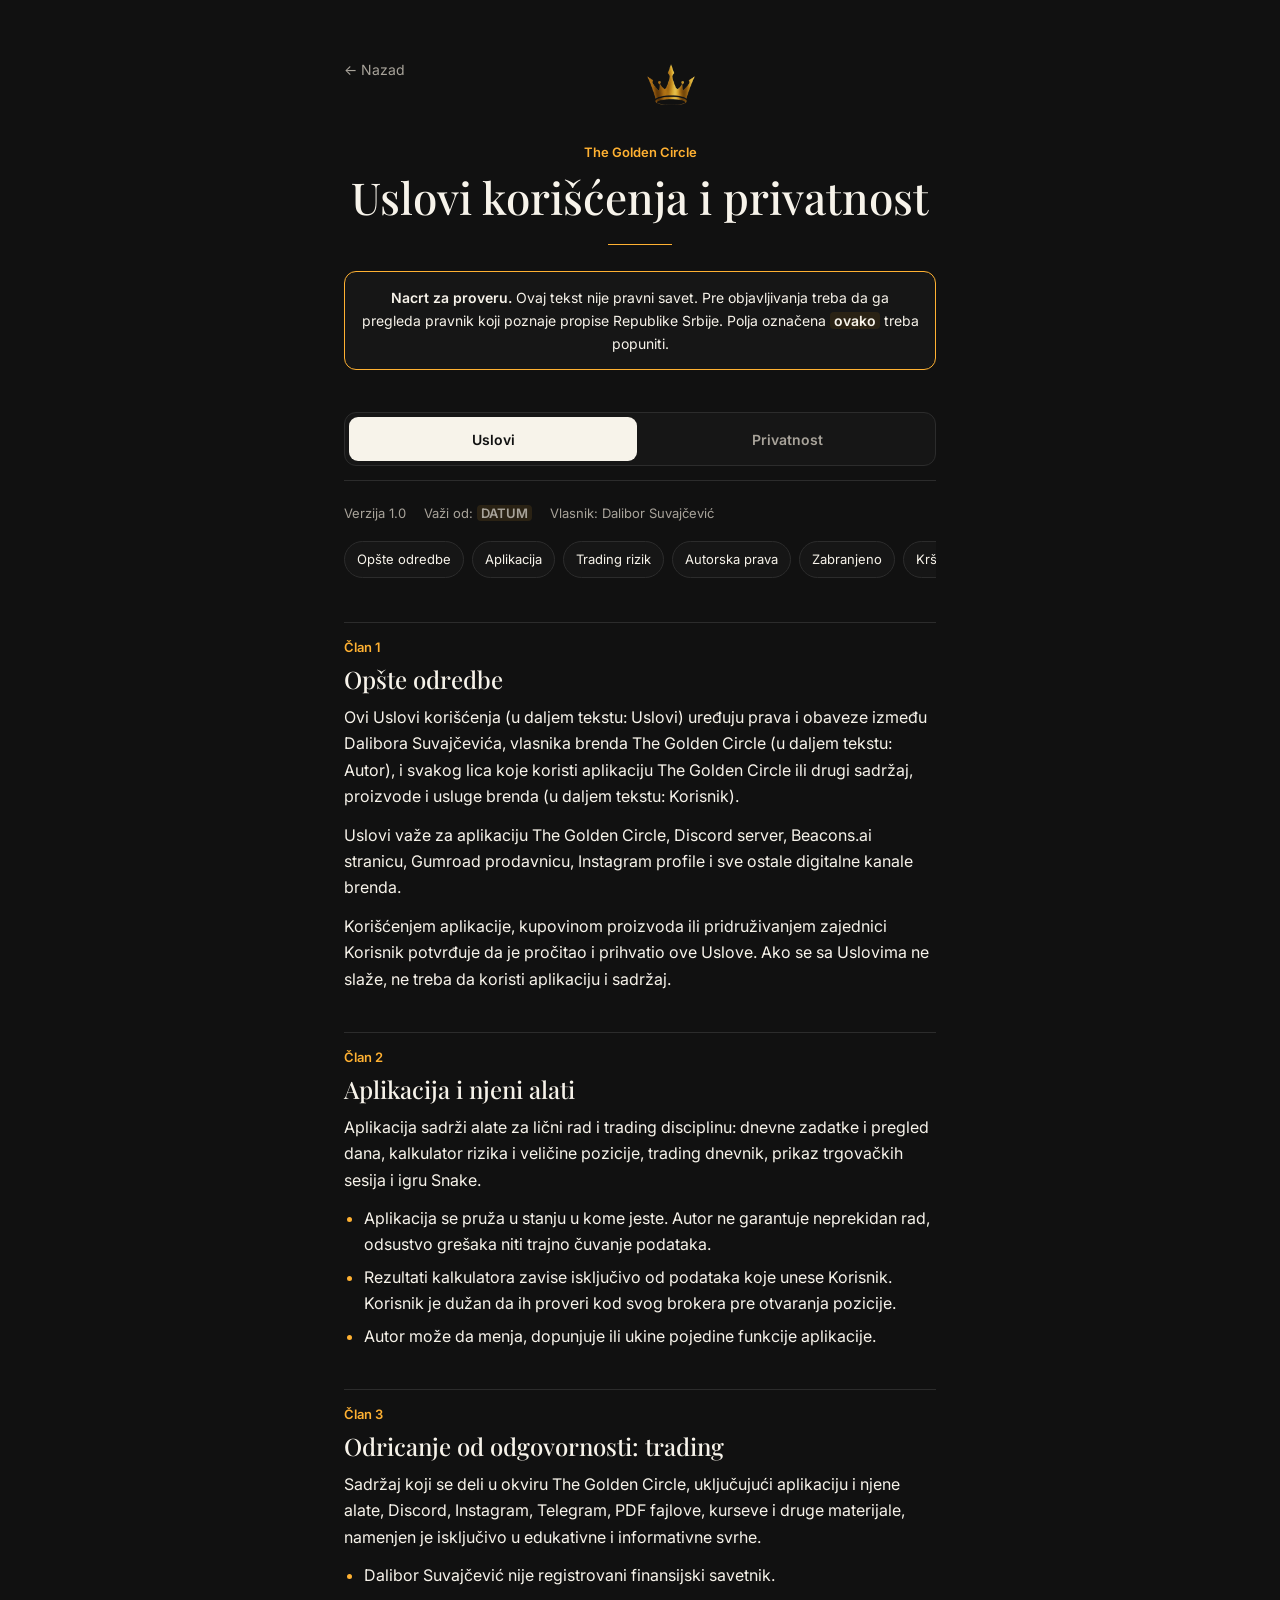
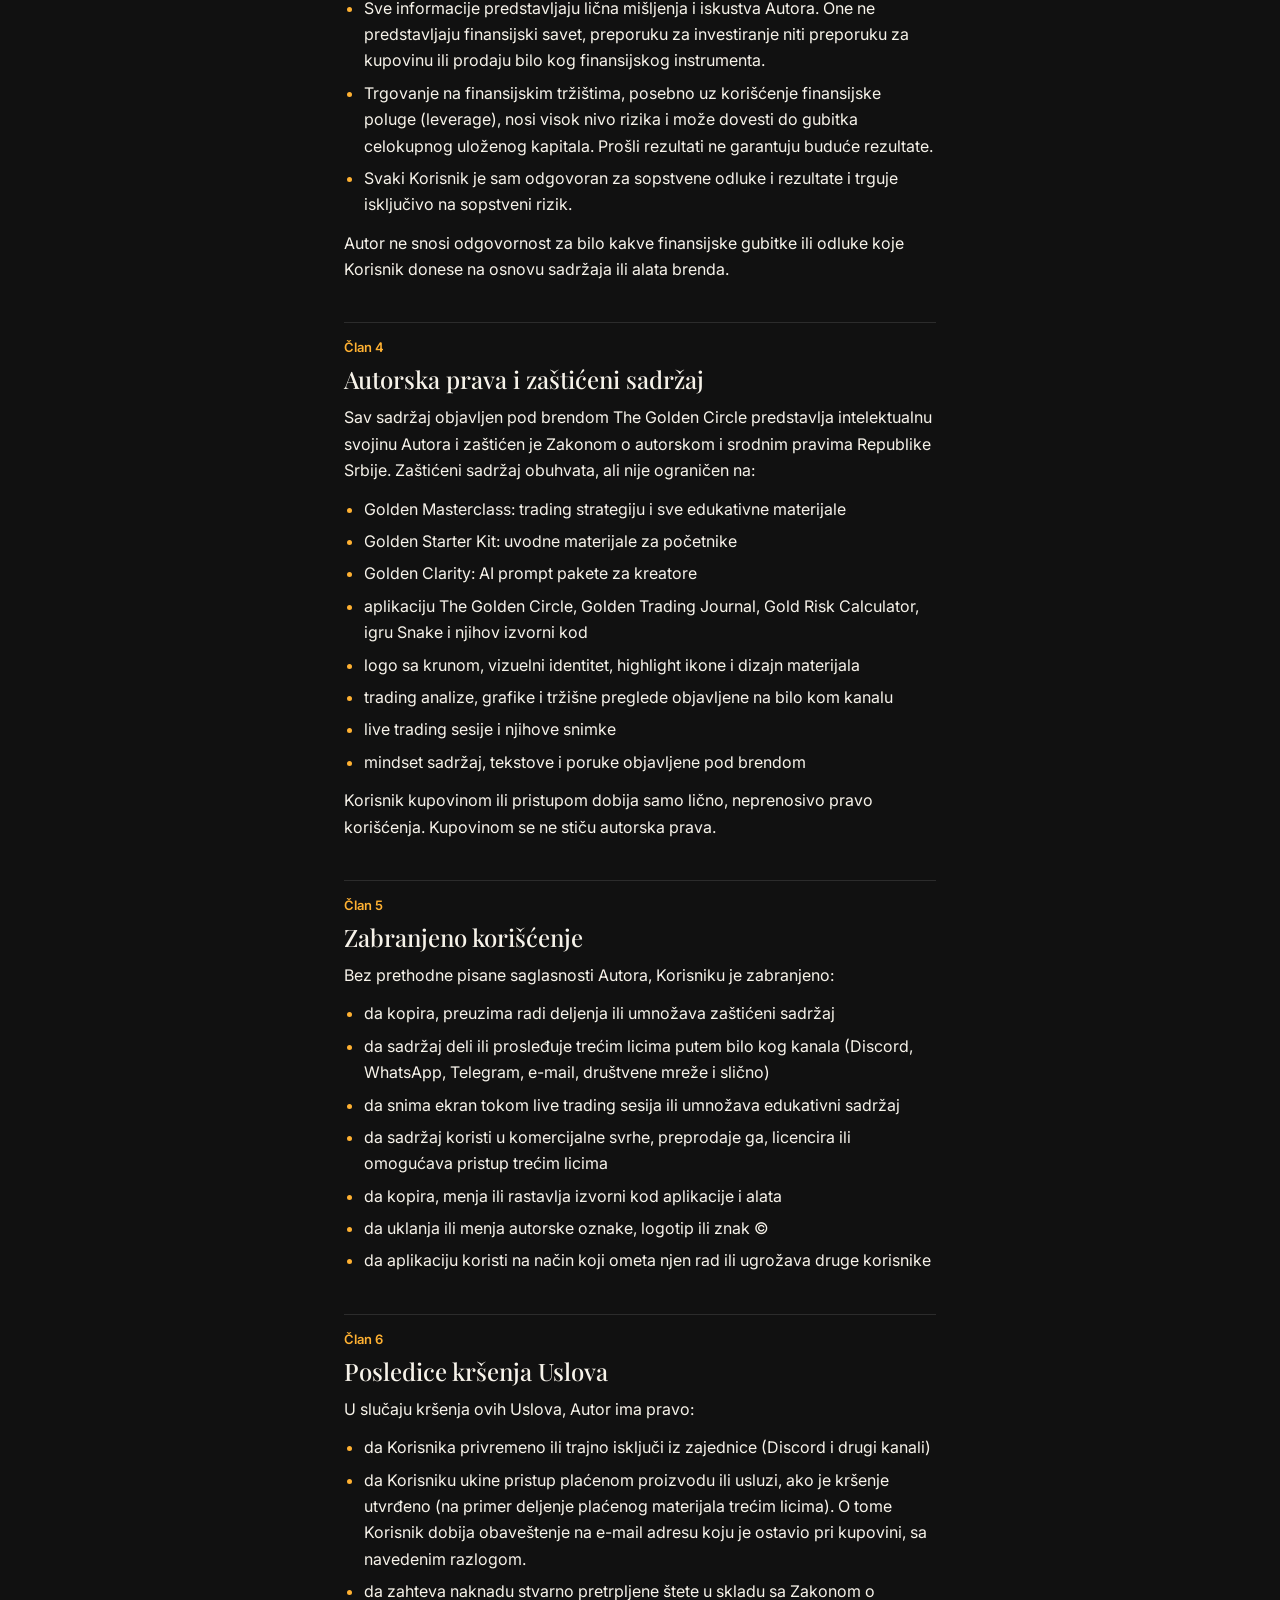
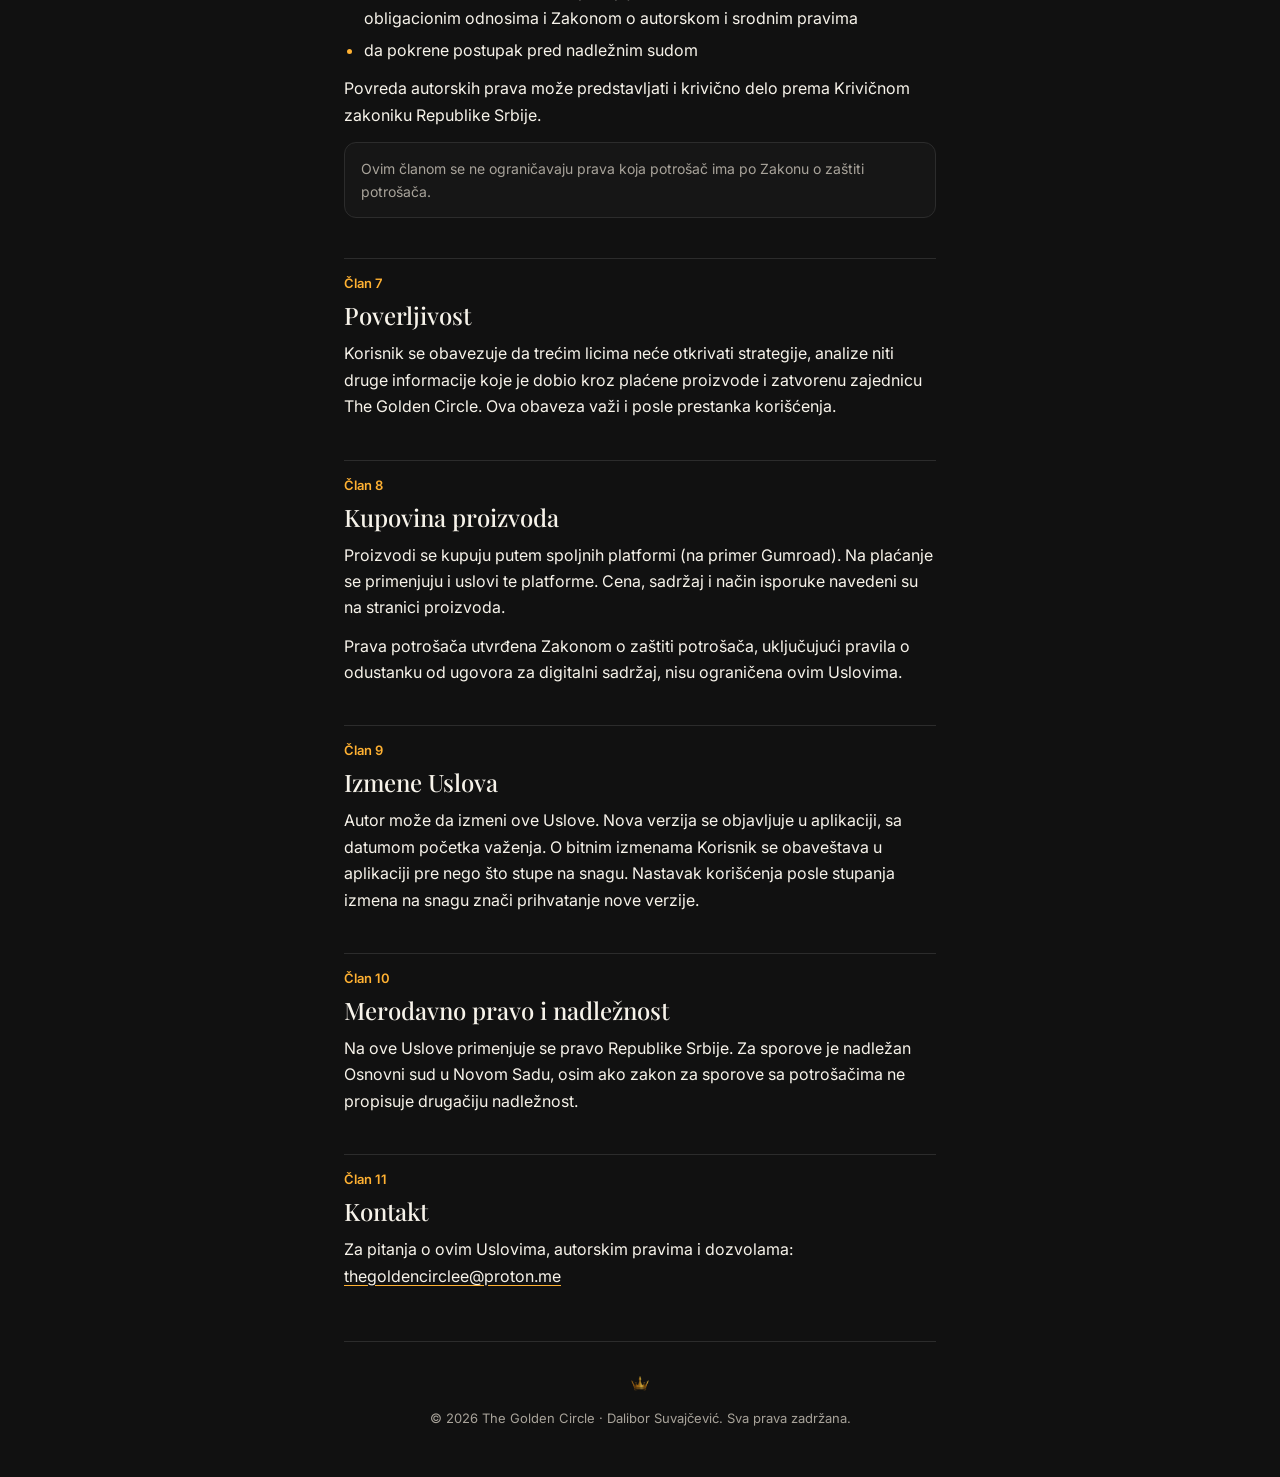
==== legal.html @ f3a2b87f "Prva verzija aplikacije The Golden Circle Pet ekrana (Početna, Disciplina, Trading, Biznis, Krug), m" ====
<!DOCTYPE html>
<html lang="sr">
<head>
<meta charset="utf-8">
<meta name="viewport" content="width=device-width, initial-scale=1">
<title>The Golden Circle · Pravno</title>
<script>try{var t=JSON.parse(localStorage.getItem('gc:v1')||'{}').theme;document.documentElement.dataset.theme=t==='light'?'light':'dark'}catch(e){}</script>
<link rel="icon" href="crown.png">
<link rel="preconnect" href="https://fonts.googleapis.com">
<link href="https://fonts.googleapis.com/css2?family=Inter:wght@400;500;600&family=Playfair+Display:wght@500;600&display=swap" rel="stylesheet">
<style>
/* VOICE: formalno, mirno, autoritativno; pravni tekst koji se čita bez napora
   IDEA: štampani dokument brenda, krem papir sa tankim zlatnim linijama
   PICTURE: originalna kruna kao pečat na vrhu, zlatna linija ispod naslova
   COLOUR and TYPE: krem #F7F3EA, crna #111111, zlato #FFB132 samo za linije; Playfair Display + Inter
   LAYOUT: jedna kolona do 720px, prekidač između dva dokumenta, sadržaj sekcija kao red linkova */
:root{color-scheme:light dark;--bg:light-dark(#F7F3EA,#111111);--ink:light-dark(#111111,#F7F3EA);--muted:light-dark(#5E584E,#A8A39A);--line:light-dark(#E4DCCB,#2C2C2C);--card:light-dark(#FFFFFF,#161616);--gold:#FFB132;--goldText:light-dark(#8A5A00,#FFB132)}
:root[data-theme=light]{color-scheme:light}:root[data-theme=dark]{color-scheme:dark}
*{box-sizing:border-box;min-width:0}
html{scroll-padding-top:120px}
body{margin:0;background:var(--bg);color:var(--ink);font:16px/1.65 Inter,system-ui,sans-serif;overflow-x:clip}
.wrap{max-width:720px;margin:0 auto;padding:0 max(5vw,18px)}
header{text-align:center;padding:48px 0 28px}
header img{width:76px;height:76px;object-fit:contain;display:block;margin:0 auto 18px}
.brand{font-size:13px;font-weight:600;color:var(--goldText)}
h1{font:500 clamp(32px,6vw,44px)/1.1 'Playfair Display',Georgia,serif;margin:10px 0 0;text-wrap:balance}
.rule{width:64px;height:1px;background:var(--gold);margin:22px auto 0;border:0}
.draft{margin:26px 0 0;padding:14px 16px;border:1px solid var(--gold);border-radius:12px;background:var(--card);font-size:14px;color:var(--ink)}
.draft strong{font-weight:600}
.switch{position:sticky;top:0;z-index:5;background:var(--bg);padding:14px 0;border-bottom:1px solid var(--line)}
.seg{display:grid;grid-template-columns:repeat(2,minmax(0,1fr));gap:6px;padding:4px;border-radius:12px;background:var(--card);border:1px solid var(--line)}
.seg a{min-height:44px;display:flex;align-items:center;justify-content:center;border-radius:9px;font-weight:600;font-size:14px;text-align:center;padding:0 4px;color:var(--muted);text-decoration:none}
.seg a[aria-current=page]{background:var(--ink);color:var(--bg)}
.seg a:focus-visible,.toc a:focus-visible,a:focus-visible{outline:2px solid var(--gold);outline-offset:2px}
.meta{display:flex;flex-wrap:wrap;gap:6px 18px;font-size:13px;color:var(--muted);padding:22px 0 6px}
.toc{display:flex;gap:8px;overflow-x:auto;padding:10px 0 4px;scrollbar-width:thin}
.toc a{flex:none;font-size:13px;color:var(--ink);text-decoration:none;border:1px solid var(--line);border-radius:999px;padding:7px 12px;background:var(--card)}
section.doc{padding-bottom:40px}
section.doc[hidden]{display:none}
h2{font:500 24px/1.25 'Playfair Display',Georgia,serif;margin:40px 0 10px;padding-top:18px;border-top:1px solid var(--line)}
h2 span{display:block;font:600 13px/1 Inter,sans-serif;color:var(--goldText);margin-bottom:10px}
h3{font-size:16px;font-weight:600;margin:20px 0 6px}
p{margin:0 0 12px}
ul{margin:0 0 12px;padding-left:20px}li{margin:0 0 6px}
li::marker{color:var(--gold)}
a{color:var(--ink);text-decoration-color:var(--gold);text-underline-offset:3px}
.note{font-size:14px;color:var(--muted);border-left:0;background:var(--card);border:1px solid var(--line);border-radius:12px;padding:14px 16px;margin:14px 0}
.ph{background:light-dark(#FFF1D6,#2A2214);border-radius:4px;padding:0 4px;font-weight:600;white-space:nowrap}
footer{text-align:center;font-size:13px;color:var(--muted);padding:28px 0 48px;border-top:1px solid var(--line)}
footer img{width:28px;height:28px;object-fit:contain;display:block;margin:0 auto 10px;opacity:.9}
@media (prefers-reduced-motion:no-preference){section.doc{animation:in .25s ease}@keyframes in{from{opacity:0;transform:translateY(6px)}to{opacity:1;transform:none}}}
</style>
</head>
<body>
<div class="wrap">
<header>
  <a href="index.html#meni" style="display:inline-flex;min-height:44px;align-items:center;font-size:14px;text-decoration:none;color:var(--muted);float:left">← Nazad</a>
  <img src="crown.png" alt="The Golden Circle kruna">
  <div class="brand">The Golden Circle</div>
  <h1>Uslovi korišćenja i privatnost</h1>
  <hr class="rule">
  <p class="draft"><strong>Nacrt za proveru.</strong> Ovaj tekst nije pravni savet. Pre objavljivanja treba da ga pregleda pravnik koji poznaje propise Republike Srbije. Polja označena <span class="ph">ovako</span> treba popuniti.</p>
</header>

<nav class="switch" aria-label="Izbor dokumenta">
  <div class="seg">
    <a href="#uslovi" id="tab-uslovi">Uslovi</a>
    <a href="#privatnost" id="tab-privatnost">Privatnost</a>
  </div>
</nav>

<section class="doc" id="uslovi" aria-labelledby="tab-uslovi">
  <div class="meta"><span>Verzija 1.0</span><span>Važi od: <span class="ph">DATUM</span></span><span>Vlasnik: Dalibor Suvajčević</span></div>
  <div class="toc" aria-label="Sadržaj">
    <a href="#u1">Opšte odredbe</a><a href="#u2">Aplikacija</a><a href="#u3">Trading rizik</a><a href="#u4">Autorska prava</a><a href="#u5">Zabranjeno</a><a href="#u6">Kršenje</a><a href="#u7">Poverljivost</a><a href="#u8">Kupovina</a><a href="#u9">Izmene</a><a href="#u10">Pravo i sud</a><a href="#u11">Kontakt</a>
  </div>

  <h2 id="u1"><span>Član 1</span>Opšte odredbe</h2>
  <p>Ovi Uslovi korišćenja (u daljem tekstu: Uslovi) uređuju prava i obaveze između Dalibora Suvajčevića, vlasnika brenda The Golden Circle (u daljem tekstu: Autor), i svakog lica koje koristi aplikaciju The Golden Circle ili drugi sadržaj, proizvode i usluge brenda (u daljem tekstu: Korisnik).</p>
  <p>Uslovi važe za aplikaciju The Golden Circle, Discord server, Beacons.ai stranicu, Gumroad prodavnicu, Instagram profile i sve ostale digitalne kanale brenda.</p>
  <p>Korišćenjem aplikacije, kupovinom proizvoda ili pridruživanjem zajednici Korisnik potvrđuje da je pročitao i prihvatio ove Uslove. Ako se sa Uslovima ne slaže, ne treba da koristi aplikaciju i sadržaj.</p>

  <h2 id="u2"><span>Član 2</span>Aplikacija i njeni alati</h2>
  <p>Aplikacija sadrži alate za lični rad i trading disciplinu: dnevne zadatke i pregled dana, kalkulator rizika i veličine pozicije, trading dnevnik, prikaz trgovačkih sesija i igru Snake.</p>
  <ul>
    <li>Aplikacija se pruža u stanju u kome jeste. Autor ne garantuje neprekidan rad, odsustvo grešaka niti trajno čuvanje podataka.</li>
    <li>Rezultati kalkulatora zavise isključivo od podataka koje unese Korisnik. Korisnik je dužan da ih proveri kod svog brokera pre otvaranja pozicije.</li>
    <li>Autor može da menja, dopunjuje ili ukine pojedine funkcije aplikacije.</li>
  </ul>

  <h2 id="u3"><span>Član 3</span>Odricanje od odgovornosti: trading</h2>
  <p>Sadržaj koji se deli u okviru The Golden Circle, uključujući aplikaciju i njene alate, Discord, Instagram, Telegram, PDF fajlove, kurseve i druge materijale, namenjen je isključivo u edukativne i informativne svrhe.</p>
  <ul>
    <li>Dalibor Suvajčević nije registrovani finansijski savetnik.</li>
    <li>Sve informacije predstavljaju lična mišljenja i iskustva Autora. One ne predstavljaju finansijski savet, preporuku za investiranje niti preporuku za kupovinu ili prodaju bilo kog finansijskog instrumenta.</li>
    <li>Trgovanje na finansijskim tržištima, posebno uz korišćenje finansijske poluge (leverage), nosi visok nivo rizika i može dovesti do gubitka celokupnog uloženog kapitala. Prošli rezultati ne garantuju buduće rezultate.</li>
    <li>Svaki Korisnik je sam odgovoran za sopstvene odluke i rezultate i trguje isključivo na sopstveni rizik.</li>
  </ul>
  <p>Autor ne snosi odgovornost za bilo kakve finansijske gubitke ili odluke koje Korisnik donese na osnovu sadržaja ili alata brenda.</p>

  <h2 id="u4"><span>Član 4</span>Autorska prava i zaštićeni sadržaj</h2>
  <p>Sav sadržaj objavljen pod brendom The Golden Circle predstavlja intelektualnu svojinu Autora i zaštićen je Zakonom o autorskom i srodnim pravima Republike Srbije. Zaštićeni sadržaj obuhvata, ali nije ograničen na:</p>
  <ul>
    <li>Golden Masterclass: trading strategiju i sve edukativne materijale</li>
    <li>Golden Starter Kit: uvodne materijale za početnike</li>
    <li>Golden Clarity: AI prompt pakete za kreatore</li>
    <li>aplikaciju The Golden Circle, Golden Trading Journal, Gold Risk Calculator, igru Snake i njihov izvorni kod</li>
    <li>logo sa krunom, vizuelni identitet, highlight ikone i dizajn materijala</li>
    <li>trading analize, grafike i tržišne preglede objavljene na bilo kom kanalu</li>
    <li>live trading sesije i njihove snimke</li>
    <li>mindset sadržaj, tekstove i poruke objavljene pod brendom</li>
  </ul>
  <p>Korisnik kupovinom ili pristupom dobija samo lično, neprenosivo pravo korišćenja. Kupovinom se ne stiču autorska prava.</p>

  <h2 id="u5"><span>Član 5</span>Zabranjeno korišćenje</h2>
  <p>Bez prethodne pisane saglasnosti Autora, Korisniku je zabranjeno:</p>
  <ul>
    <li>da kopira, preuzima radi deljenja ili umnožava zaštićeni sadržaj</li>
    <li>da sadržaj deli ili prosleđuje trećim licima putem bilo kog kanala (Discord, WhatsApp, Telegram, e-mail, društvene mreže i slično)</li>
    <li>da snima ekran tokom live trading sesija ili umnožava edukativni sadržaj</li>
    <li>da sadržaj koristi u komercijalne svrhe, preprodaje ga, licencira ili omogućava pristup trećim licima</li>
    <li>da kopira, menja ili rastavlja izvorni kod aplikacije i alata</li>
    <li>da uklanja ili menja autorske oznake, logotip ili znak ©</li>
    <li>da aplikaciju koristi na način koji ometa njen rad ili ugrožava druge korisnike</li>
  </ul>

  <h2 id="u6"><span>Član 6</span>Posledice kršenja Uslova</h2>
  <p>U slučaju kršenja ovih Uslova, Autor ima pravo:</p>
  <ul>
    <li>da Korisnika privremeno ili trajno isključi iz zajednice (Discord i drugi kanali)</li>
    <li>da Korisniku ukine pristup plaćenom proizvodu ili usluzi, ako je kršenje utvrđeno (na primer deljenje plaćenog materijala trećim licima). O tome Korisnik dobija obaveštenje na e-mail adresu koju je ostavio pri kupovini, sa navedenim razlogom.</li>
    <li>da zahteva naknadu stvarno pretrpljene štete u skladu sa Zakonom o obligacionim odnosima i Zakonom o autorskom i srodnim pravima</li>
    <li>da pokrene postupak pred nadležnim sudom</li>
  </ul>
  <p>Povreda autorskih prava može predstavljati i krivično delo prema Krivičnom zakoniku Republike Srbije.</p>
  <p class="note">Ovim članom se ne ograničavaju prava koja potrošač ima po Zakonu o zaštiti potrošača.</p>

  <h2 id="u7"><span>Član 7</span>Poverljivost</h2>
  <p>Korisnik se obavezuje da trećim licima neće otkrivati strategije, analize niti druge informacije koje je dobio kroz plaćene proizvode i zatvorenu zajednicu The Golden Circle. Ova obaveza važi i posle prestanka korišćenja.</p>

  <h2 id="u8"><span>Član 8</span>Kupovina proizvoda</h2>
  <p>Proizvodi se kupuju putem spoljnih platformi (na primer Gumroad). Na plaćanje se primenjuju i uslovi te platforme. Cena, sadržaj i način isporuke navedeni su na stranici proizvoda.</p>
  <p>Prava potrošača utvrđena Zakonom o zaštiti potrošača, uključujući pravila o odustanku od ugovora za digitalni sadržaj, nisu ograničena ovim Uslovima.</p>

  <h2 id="u9"><span>Član 9</span>Izmene Uslova</h2>
  <p>Autor može da izmeni ove Uslove. Nova verzija se objavljuje u aplikaciji, sa datumom početka važenja. O bitnim izmenama Korisnik se obaveštava u aplikaciji pre nego što stupe na snagu. Nastavak korišćenja posle stupanja izmena na snagu znači prihvatanje nove verzije.</p>

  <h2 id="u10"><span>Član 10</span>Merodavno pravo i nadležnost</h2>
  <p>Na ove Uslove primenjuje se pravo Republike Srbije. Za sporove je nadležan Osnovni sud u Novom Sadu, osim ako zakon za sporove sa potrošačima ne propisuje drugačiju nadležnost.</p>

  <h2 id="u11"><span>Član 11</span>Kontakt</h2>
  <p>Za pitanja o ovim Uslovima, autorskim pravima i dozvolama: <a href="mailto:thegoldencirclee@proton.me">thegoldencirclee@proton.me</a></p>
</section>

<section class="doc" id="privatnost" aria-labelledby="tab-privatnost" hidden>
  <div class="meta"><span>Verzija 1.0</span><span>Važi od: <span class="ph">DATUM</span></span><span>Rukovalac: Dalibor Suvajčević</span></div>
  <div class="toc" aria-label="Sadržaj">
    <a href="#p1">Ko obrađuje</a><a href="#p2">Podaci u aplikaciji</a><a href="#p3">Kontakt i kupovina</a><a href="#p4">Treće strane</a><a href="#p5">Čuvanje</a><a href="#p6">Vaša prava</a><a href="#p7">Maloletnici</a><a href="#p8">Izmene</a>
  </div>

  <h2 id="p1"><span>Član 1</span>Ko obrađuje podatke</h2>
  <p>Rukovalac podacima je Dalibor Suvajčević, vlasnik brenda The Golden Circle, <span class="ph">ADRESA</span>, e-mail: <a href="mailto:thegoldencirclee@proton.me">thegoldencirclee@proton.me</a>.</p>
  <p>Ova politika objašnjava koje podatke o ličnosti prikupljamo kroz aplikaciju The Golden Circle i kanale brenda, zašto i koja prava imate, u skladu sa Zakonom o zaštiti podataka o ličnosti Republike Srbije.</p>

  <h2 id="p2"><span>Član 2</span>Podaci koje unosite u aplikaciju</h2>
  <p>Aplikacija ne traži registraciju. Zadaci, unosi u trading dnevnik, vrednosti iz kalkulatora i podešavanja (na primer tamni ili svetli režim) čuvaju se samo na Vašem uređaju, u memoriji pretraživača. Ne šaljemo ih na naš server i ne vidimo ih.</p>
  <ul>
    <li>Brisanjem podataka pretraživača ili aplikacije ovi podaci se trajno brišu i ne mogu se vratiti.</li>
    <li>Ako aplikaciju koristite na više uređaja, podaci se ne prenose između njih.</li>
  </ul>
  <p class="note">Ovaj član važi dok aplikacija radi bez naloga i servera. Ako se uvede prijava ili sinhronizacija podataka, politika se menja pre nego što ta funkcija postane dostupna.</p>

  <h2 id="p3"><span>Član 3</span>Kontakt, kupovina i zajednica</h2>
  <p>Kada nam pišete e-mailom ili porukom, obrađujemo Vaše ime, adresu ili korisničko ime i sadržaj poruke da bismo Vam odgovorili. Kada kupite proizvod, platforma za prodaju nam dostavlja podatke potrebne za isporuku i podršku (ime, e-mail, kupljeni proizvod). Podatke o platnoj kartici ne dobijamo i ne čuvamo.</p>
  <p>Osnov obrade je izvršenje ugovora (kupovina) i Vaš zahtev (kontakt).</p>

  <h2 id="p4"><span>Član 4</span>Treće strane</h2>
  <p>Aplikacija i kanali brenda koriste spoljne servise koji mogu obrađivati tehničke podatke, na primer IP adresu:</p>
  <ul>
    <li>GitHub Pages: hosting aplikacije</li>
    <li><span class="ph">Google Fonts ili lokalni fontovi</span>: učitavanje fontova</li>
    <li>Gumroad: prodaja i plaćanje</li>
    <li>Discord i Instagram: zajednica i komunikacija</li>
  </ul>
  <p>Na te servise se primenjuju njihove politike privatnosti. Linkovi ka spoljnim stranicama vode van aplikacije. Vaše podatke ne prodajemo i ne ustupamo u marketinške svrhe.</p>

  <h2 id="p5"><span>Član 5</span>Koliko dugo čuvamo podatke</h2>
  <p>Prepisku čuvamo koliko je potrebno da odgovorimo i rešimo pitanje, a najduže <span class="ph">ROK</span>. Podatke o kupovini čuvamo onoliko koliko zahtevaju poreski i računovodstveni propisi.</p>

  <h2 id="p6"><span>Član 6</span>Vaša prava</h2>
  <p>U vezi sa podacima koje mi obrađujemo imate pravo na pristup, ispravku, brisanje, ograničenje obrade, prenosivost podataka i prigovor. Zahtev šaljete na <a href="mailto:thegoldencirclee@proton.me">thegoldencirclee@proton.me</a>. Odgovaramo u zakonskom roku.</p>
  <p>Ako smatrate da su Vam prava povređena, možete podneti pritužbu Povereniku za informacije od javnog značaja i zaštitu podataka o ličnosti.</p>

  <h2 id="p7"><span>Član 7</span>Maloletnici</h2>
  <p>Trading sadržaj i proizvodi brenda namenjeni su punoletnim licima. Svesno ne prikupljamo podatke lica mlađih od 18 godina.</p>

  <h2 id="p8"><span>Član 8</span>Izmene politike</h2>
  <p>Novu verziju objavljujemo u aplikaciji sa datumom početka važenja. O bitnim izmenama obaveštavamo Vas u aplikaciji.</p>
</section>

<footer>
  <img src="crown.png" alt="">
  © 2026 The Golden Circle · Dalibor Suvajčević. Sva prava zadržana.
</footer>
</div>
<script>
{
  const docs = ['uslovi', 'privatnost'];
  const pDoc = id => {
    if (docs.includes(id)) return id;
    const el = id && document.getElementById(id);
    const sec = el && el.closest('section.doc');
    return sec ? sec.id : 'uslovi';
  };
  const show = () => {
    const id = location.hash.slice(1);
    const cur = pDoc(id);
    for (const d of docs) {
      document.getElementById(d).hidden = d !== cur;
      const t = document.getElementById('tab-' + d);
      if (d === cur) t.setAttribute('aria-current', 'page'); else t.removeAttribute('aria-current');
    }
    if (docs.includes(id)) window.scrollTo({ top: 0 });
  };
  window.addEventListener('hashchange', show);
  show();
}
</script>
</body>
</html>
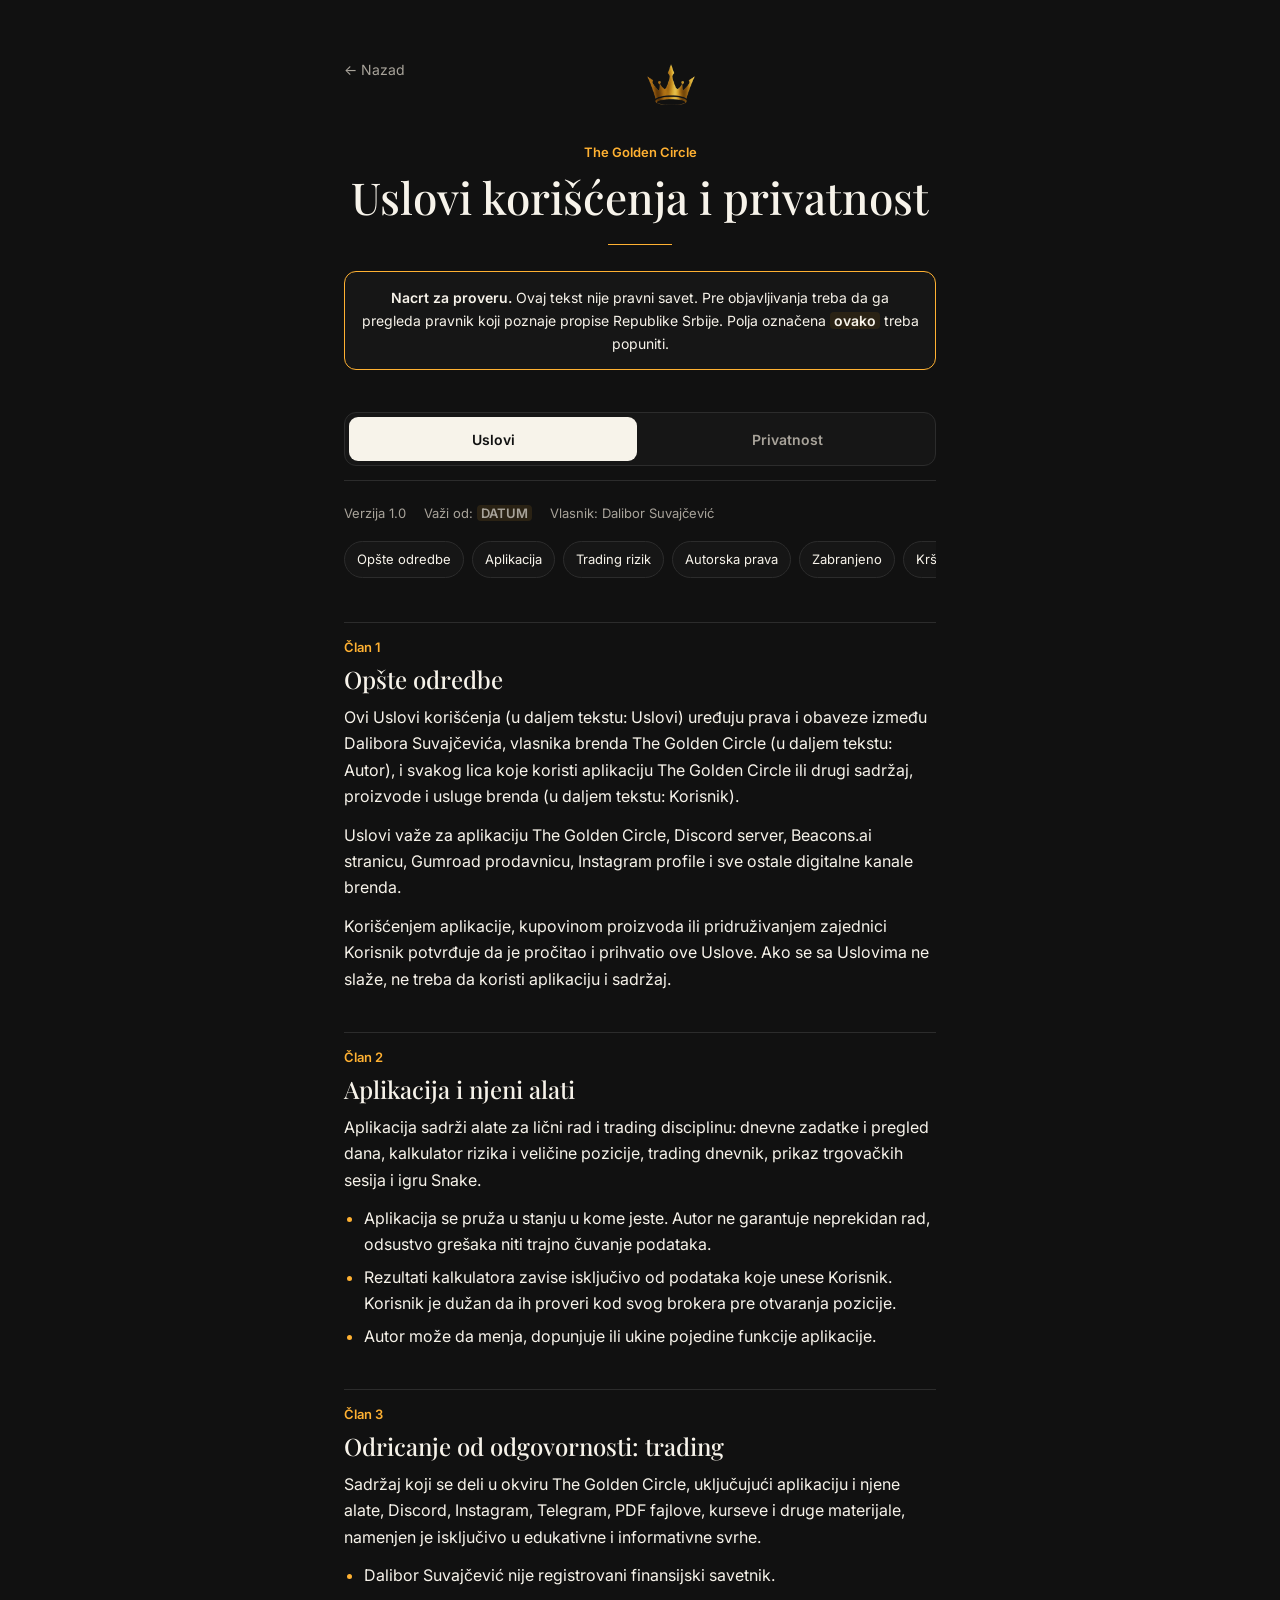
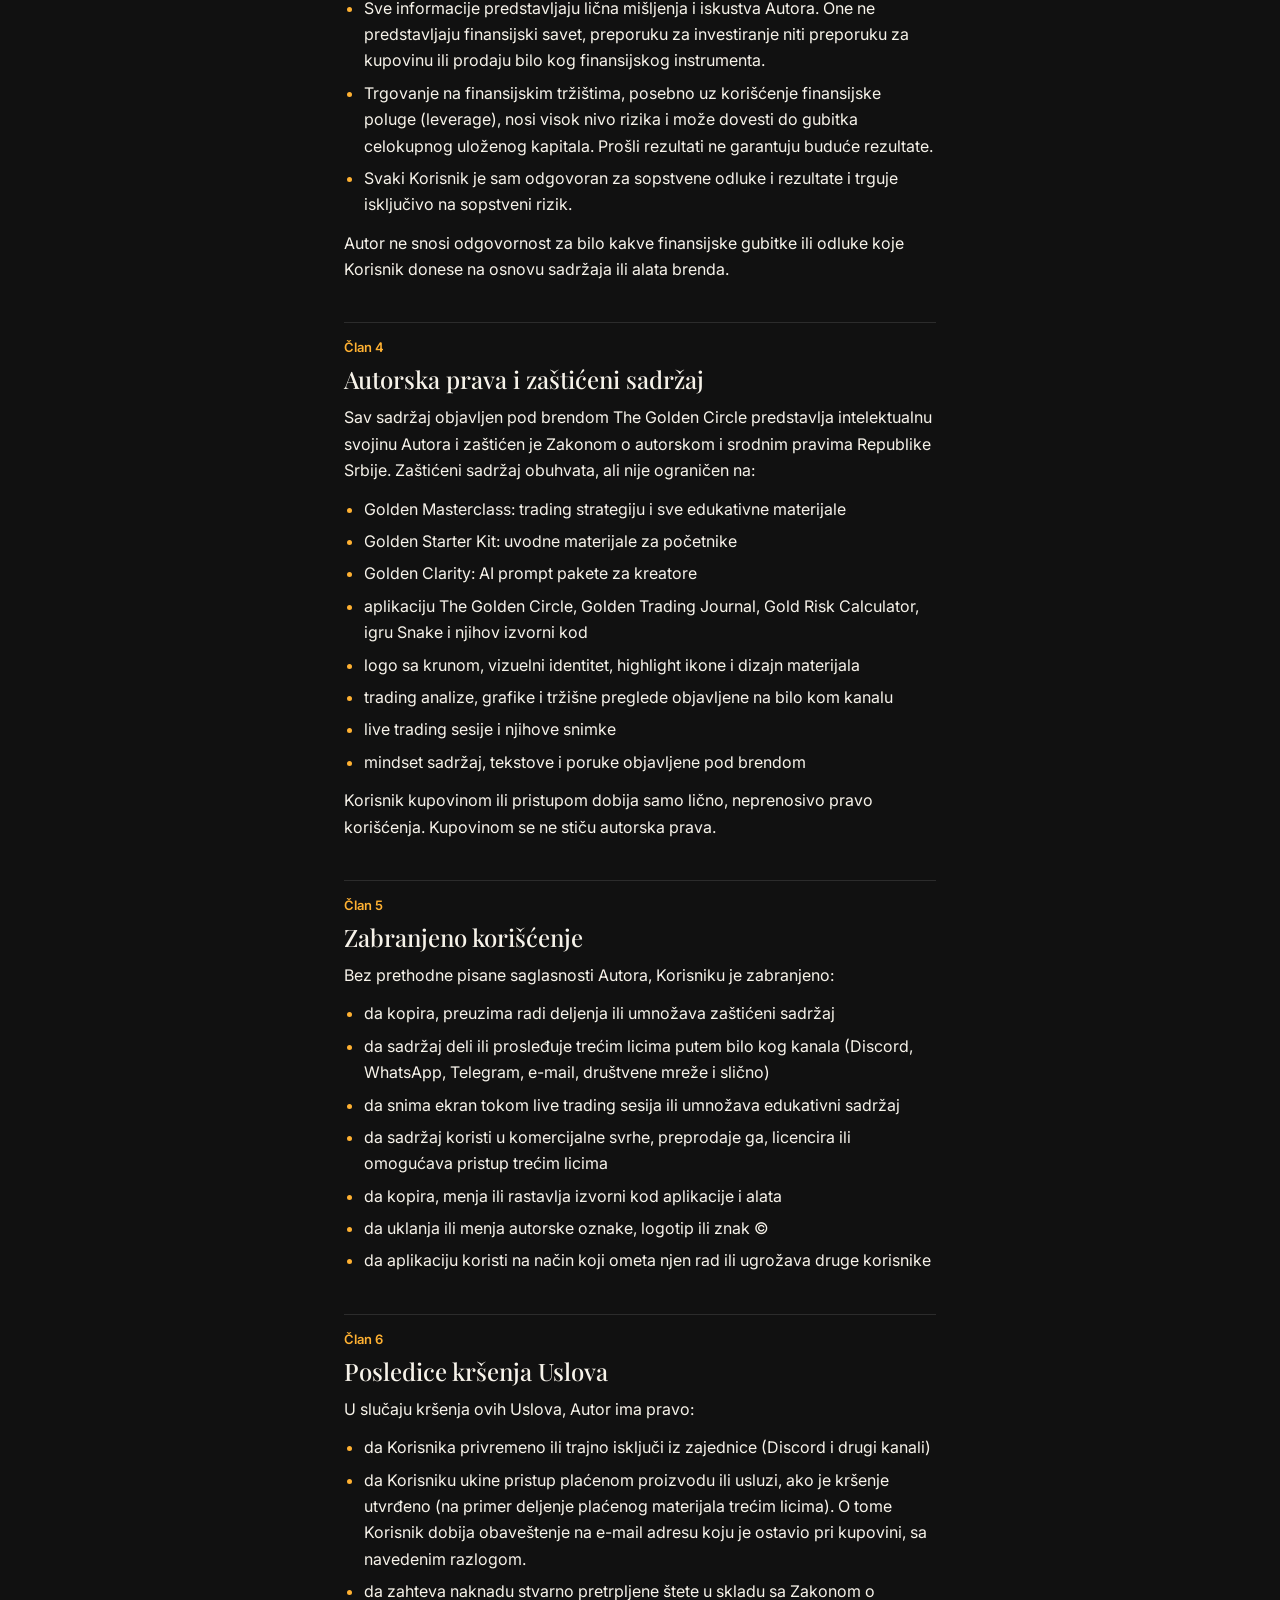
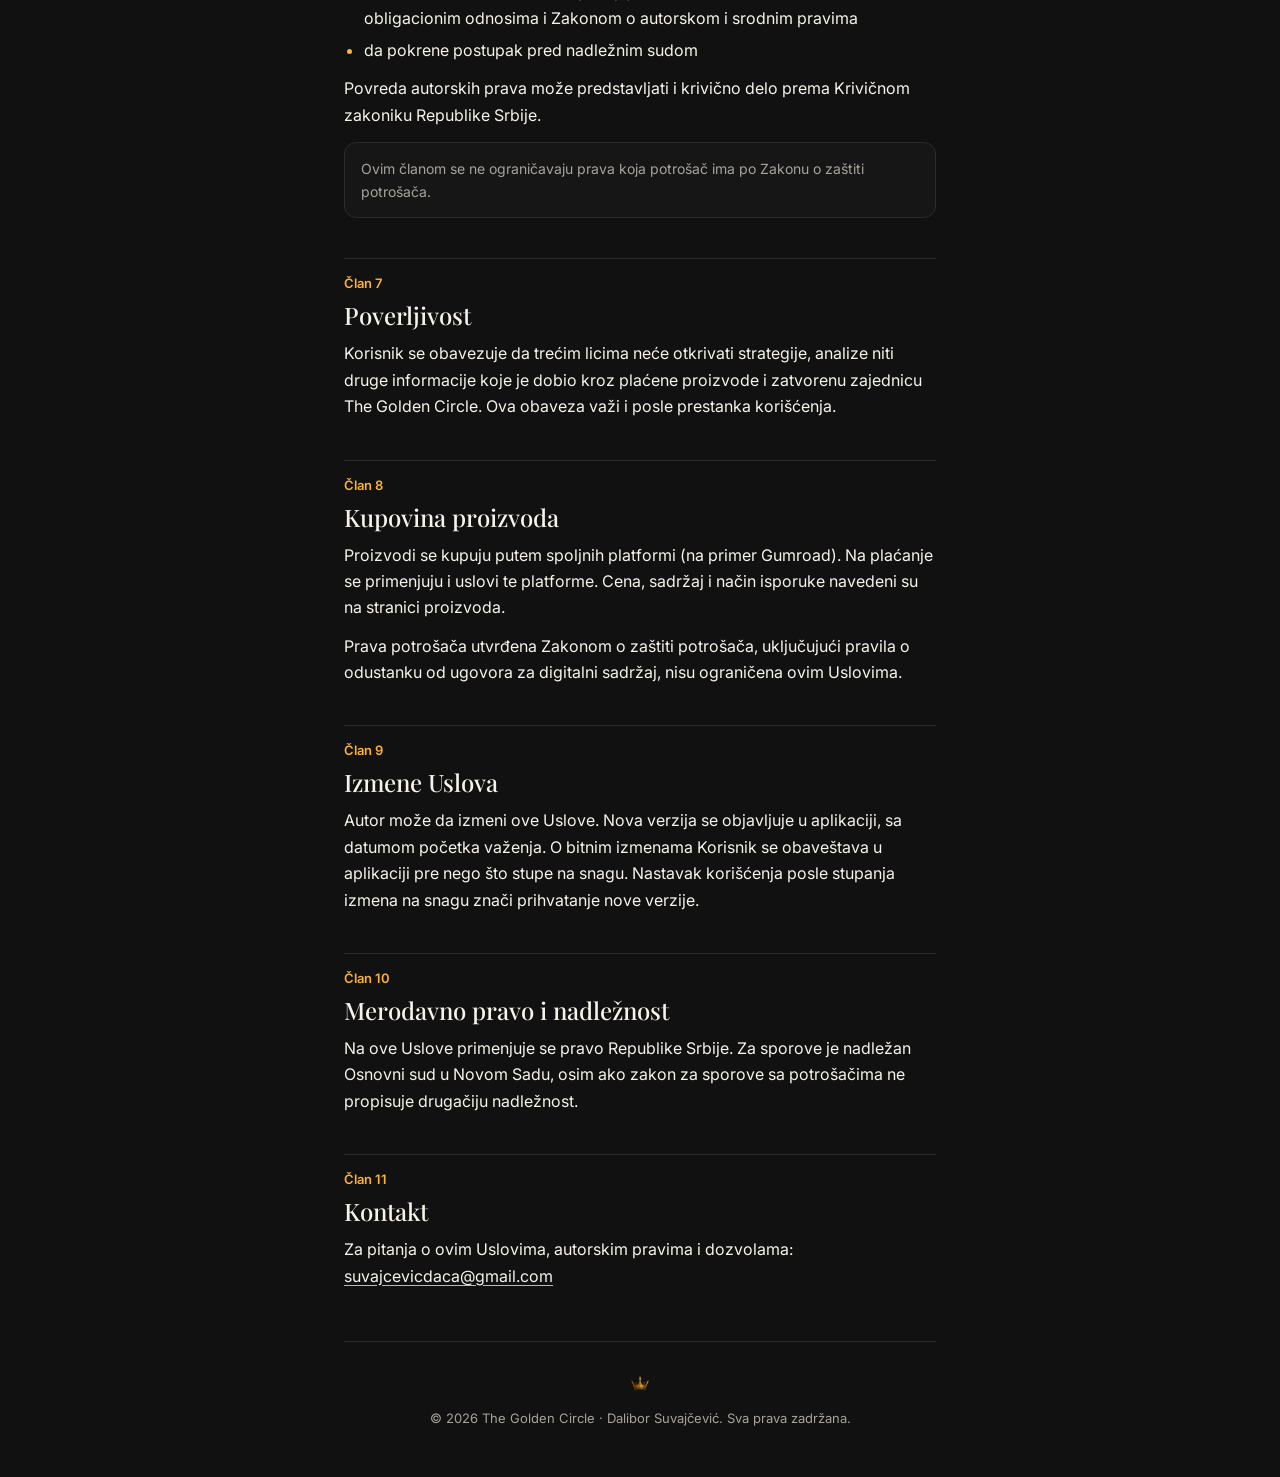
==== commit b4a87750: "Pravna stranica: kontakt email suvajcevicdaca@gmail.com Co-Authored-By: Claude Opus 5.5 <noreply@ant" ====
--- a/legal.html
+++ b/legal.html
@@ -18,7 +18,7 @@
 :root[data-theme=light]{color-scheme:light}:root[data-theme=dark]{color-scheme:dark}
 *{box-sizing:border-box;min-width:0}
 html{scroll-padding-top:120px}
-body{margin:0;background:var(--bg);color:var(--ink);font:16px/1.65 Inter,system-ui,sans-serif;overflow-x:clip}
+body{margin:0;touch-action:manipulation;background:var(--bg);color:var(--ink);font:16px/1.65 Inter,system-ui,sans-serif;overflow-x:clip}
 .wrap{max-width:720px;margin:0 auto;padding:0 max(5vw,18px)}
 header{text-align:center;padding:48px 0 28px}
 header img{width:76px;height:76px;object-fit:contain;display:block;margin:0 auto 18px}
@@ -149,7 +149,7 @@
   <p>Na ove Uslove primenjuje se pravo Republike Srbije. Za sporove je nadležan Osnovni sud u Novom Sadu, osim ako zakon za sporove sa potrošačima ne propisuje drugačiju nadležnost.</p>
 
   <h2 id="u11"><span>Član 11</span>Kontakt</h2>
-  <p>Za pitanja o ovim Uslovima, autorskim pravima i dozvolama: <a href="mailto:thegoldencirclee@proton.me">thegoldencirclee@proton.me</a></p>
+  <p>Za pitanja o ovim Uslovima, autorskim pravima i dozvolama: <a href="mailto:suvajcevicdaca@gmail.com">suvajcevicdaca@gmail.com</a></p>
 </section>
 
 <section class="doc" id="privatnost" aria-labelledby="tab-privatnost" hidden>
@@ -159,7 +159,7 @@
   </div>
 
   <h2 id="p1"><span>Član 1</span>Ko obrađuje podatke</h2>
-  <p>Rukovalac podacima je Dalibor Suvajčević, vlasnik brenda The Golden Circle, <span class="ph">ADRESA</span>, e-mail: <a href="mailto:thegoldencirclee@proton.me">thegoldencirclee@proton.me</a>.</p>
+  <p>Rukovalac podacima je Dalibor Suvajčević, vlasnik brenda The Golden Circle, <span class="ph">ADRESA</span>, e-mail: <a href="mailto:suvajcevicdaca@gmail.com">suvajcevicdaca@gmail.com</a>.</p>
   <p>Ova politika objašnjava koje podatke o ličnosti prikupljamo kroz aplikaciju The Golden Circle i kanale brenda, zašto i koja prava imate, u skladu sa Zakonom o zaštiti podataka o ličnosti Republike Srbije.</p>
 
   <h2 id="p2"><span>Član 2</span>Podaci koje unosite u aplikaciju</h2>
@@ -188,7 +188,7 @@
   <p>Prepisku čuvamo koliko je potrebno da odgovorimo i rešimo pitanje, a najduže <span class="ph">ROK</span>. Podatke o kupovini čuvamo onoliko koliko zahtevaju poreski i računovodstveni propisi.</p>
 
   <h2 id="p6"><span>Član 6</span>Vaša prava</h2>
-  <p>U vezi sa podacima koje mi obrađujemo imate pravo na pristup, ispravku, brisanje, ograničenje obrade, prenosivost podataka i prigovor. Zahtev šaljete na <a href="mailto:thegoldencirclee@proton.me">thegoldencirclee@proton.me</a>. Odgovaramo u zakonskom roku.</p>
+  <p>U vezi sa podacima koje mi obrađujemo imate pravo na pristup, ispravku, brisanje, ograničenje obrade, prenosivost podataka i prigovor. Zahtev šaljete na <a href="mailto:suvajcevicdaca@gmail.com">suvajcevicdaca@gmail.com</a>. Odgovaramo u zakonskom roku.</p>
   <p>Ako smatrate da su Vam prava povređena, možete podneti pritužbu Povereniku za informacije od javnog značaja i zaštitu podataka o ličnosti.</p>
 
   <h2 id="p7"><span>Član 7</span>Maloletnici</h2>
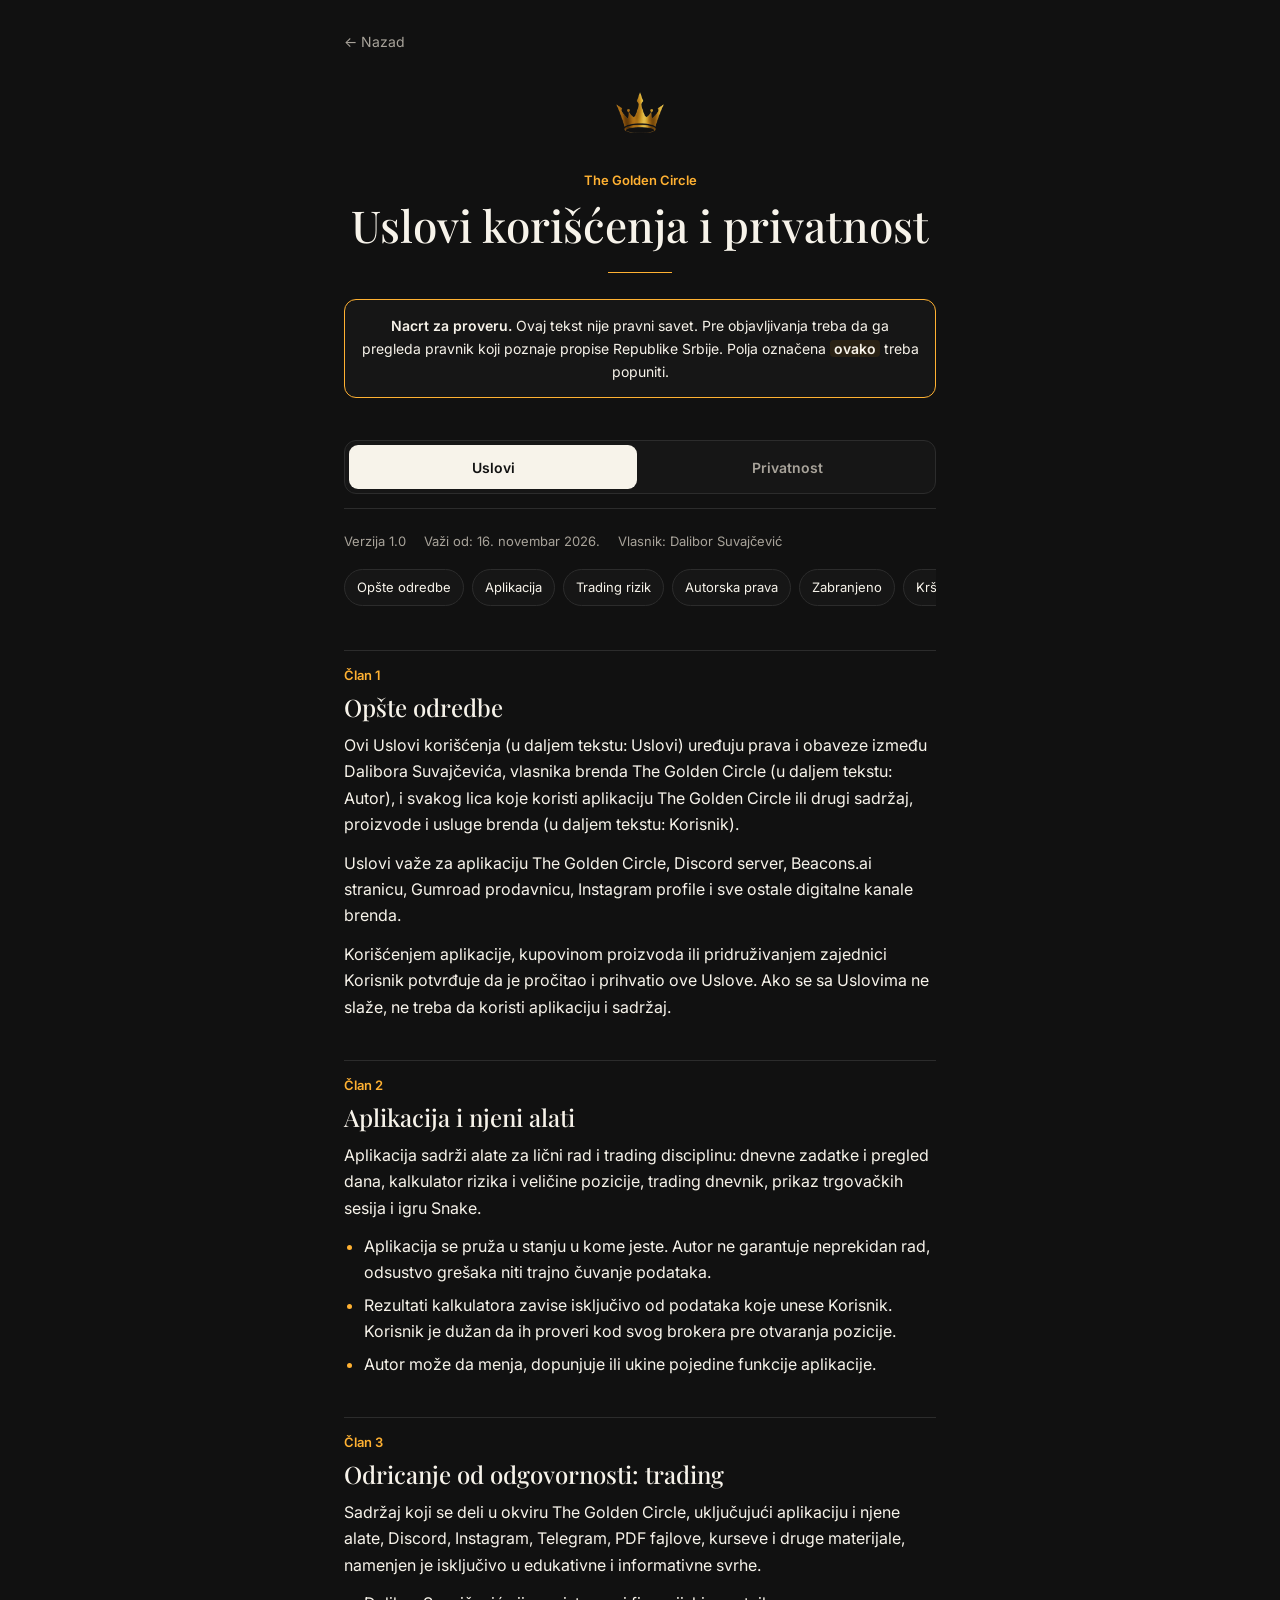
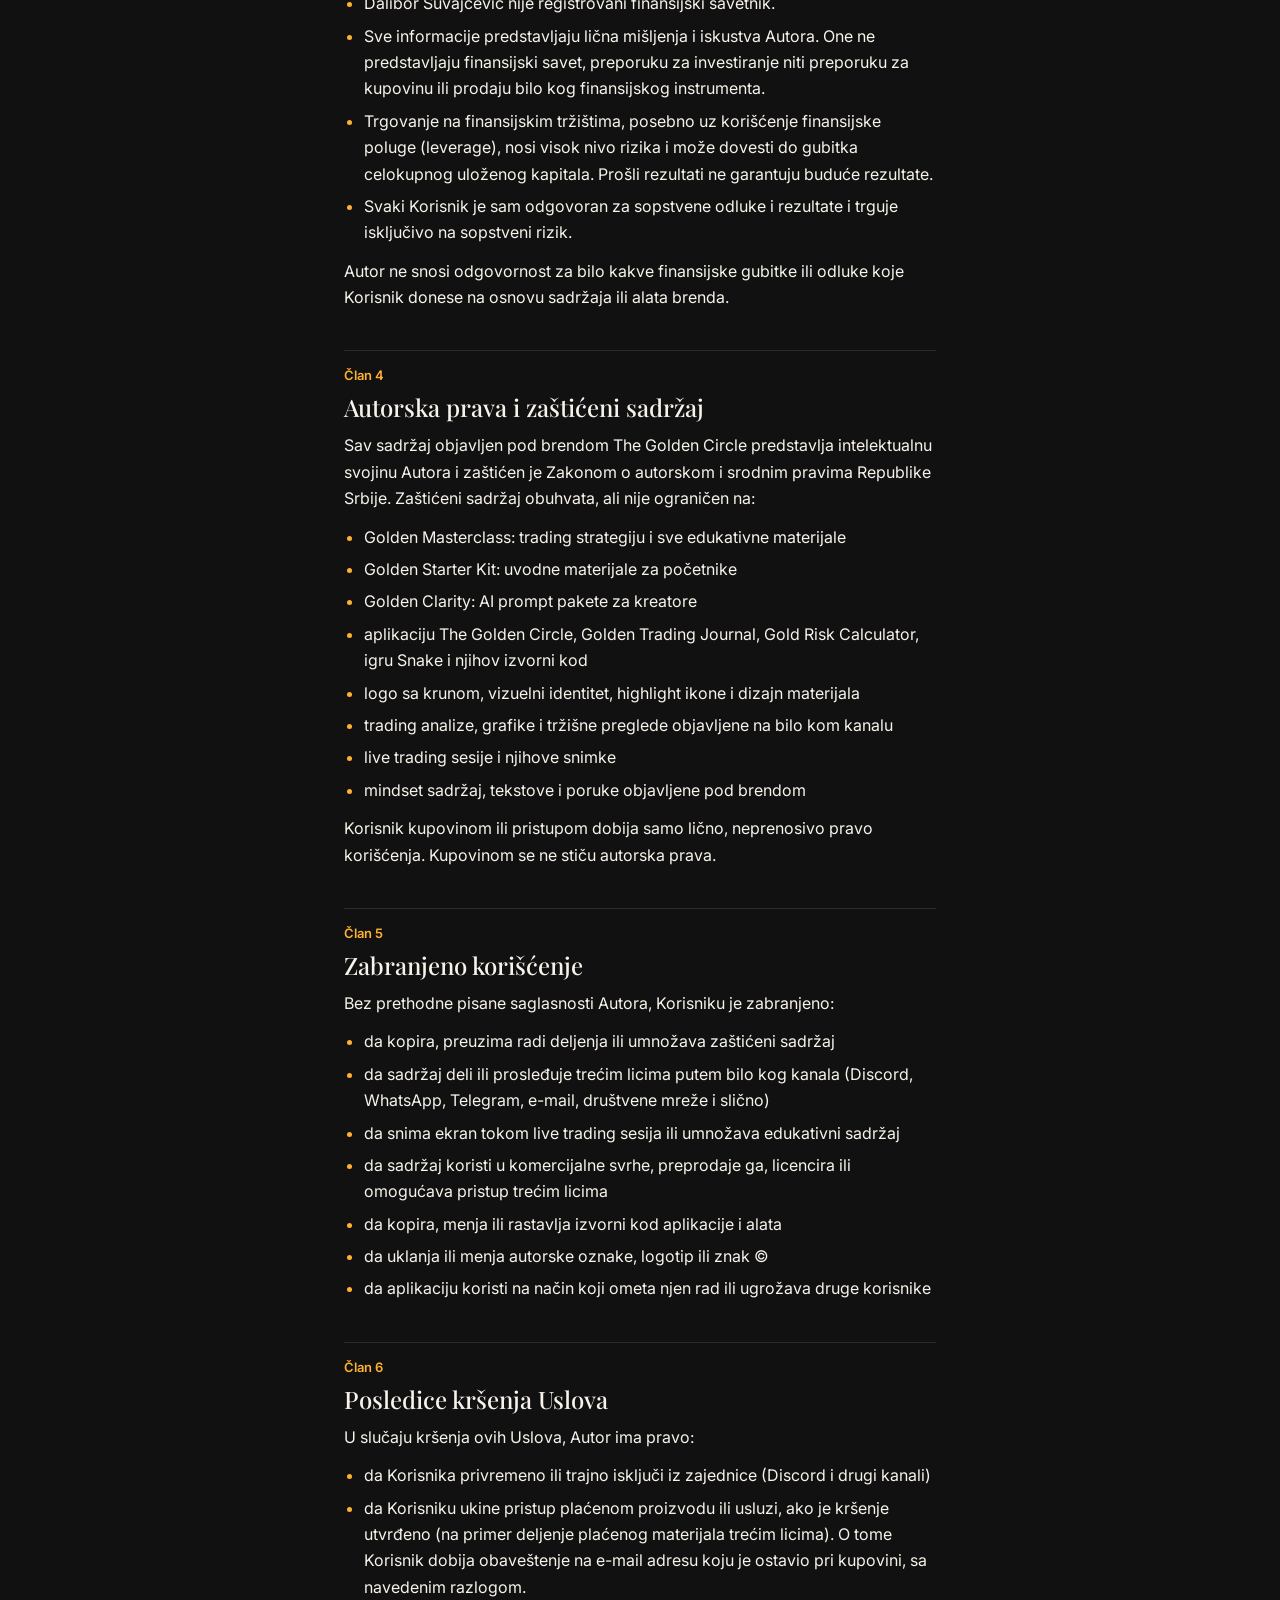
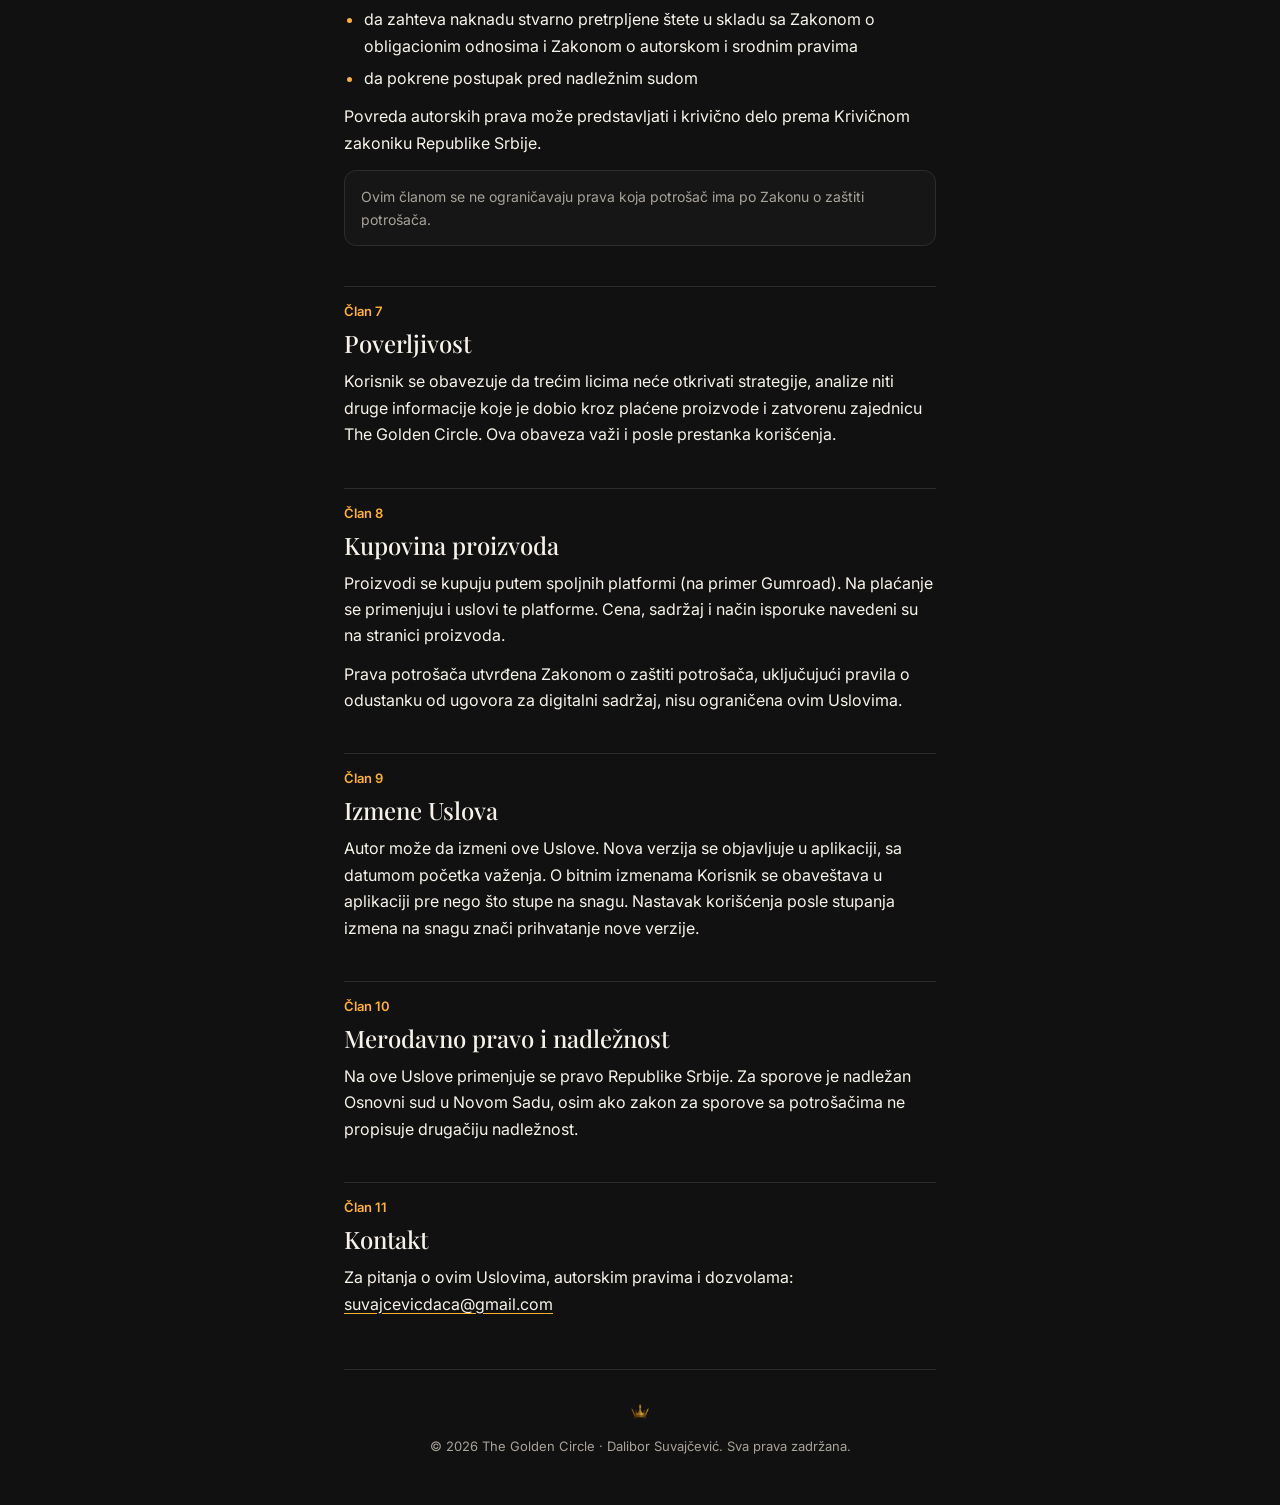
==== commit 16acdf95: "Pravna stranica: kruna centrirana, važi od 16. novembra 2026. Co-Authored-By: Claude Opus 5.5 <norep" ====
--- a/legal.html
+++ b/legal.html
@@ -5,7 +5,8 @@
 <meta name="viewport" content="width=device-width, initial-scale=1">
 <title>The Golden Circle · Pravno</title>
 <script>try{var t=JSON.parse(localStorage.getItem('gc:v1')||'{}').theme;document.documentElement.dataset.theme=t==='light'?'light':'dark'}catch(e){}</script>
-<link rel="icon" href="crown.png">
+<link rel="icon" href="favicon.ico" sizes="any">
+<link rel="icon" type="image/png" sizes="32x32" href="icons/favicon-32.png">
 <link rel="preconnect" href="https://fonts.googleapis.com">
 <link href="https://fonts.googleapis.com/css2?family=Inter:wght@400;500;600&family=Playfair+Display:wght@500;600&display=swap" rel="stylesheet">
 <style>
@@ -54,7 +55,7 @@
 <body>
 <div class="wrap">
 <header>
-  <a href="index.html#meni" style="display:inline-flex;min-height:44px;align-items:center;font-size:14px;text-decoration:none;color:var(--muted);float:left">← Nazad</a>
+  <a href="index.html#meni" style="display:flex;width:max-content;min-height:44px;align-items:center;font-size:14px;text-decoration:none;color:var(--muted);margin:-28px 0 12px">← Nazad</a>
   <img src="crown.png" alt="The Golden Circle kruna">
   <div class="brand">The Golden Circle</div>
   <h1>Uslovi korišćenja i privatnost</h1>
@@ -70,7 +71,7 @@
 </nav>
 
 <section class="doc" id="uslovi" aria-labelledby="tab-uslovi">
-  <div class="meta"><span>Verzija 1.0</span><span>Važi od: <span class="ph">DATUM</span></span><span>Vlasnik: Dalibor Suvajčević</span></div>
+  <div class="meta"><span>Verzija 1.0</span><span>Važi od: 16. novembar 2026.</span><span>Vlasnik: Dalibor Suvajčević</span></div>
   <div class="toc" aria-label="Sadržaj">
     <a href="#u1">Opšte odredbe</a><a href="#u2">Aplikacija</a><a href="#u3">Trading rizik</a><a href="#u4">Autorska prava</a><a href="#u5">Zabranjeno</a><a href="#u6">Kršenje</a><a href="#u7">Poverljivost</a><a href="#u8">Kupovina</a><a href="#u9">Izmene</a><a href="#u10">Pravo i sud</a><a href="#u11">Kontakt</a>
   </div>
@@ -153,7 +154,7 @@
 </section>
 
 <section class="doc" id="privatnost" aria-labelledby="tab-privatnost" hidden>
-  <div class="meta"><span>Verzija 1.0</span><span>Važi od: <span class="ph">DATUM</span></span><span>Rukovalac: Dalibor Suvajčević</span></div>
+  <div class="meta"><span>Verzija 1.0</span><span>Važi od: 16. novembar 2026.</span><span>Rukovalac: Dalibor Suvajčević</span></div>
   <div class="toc" aria-label="Sadržaj">
     <a href="#p1">Ko obrađuje</a><a href="#p2">Podaci u aplikaciji</a><a href="#p3">Kontakt i kupovina</a><a href="#p4">Treće strane</a><a href="#p5">Čuvanje</a><a href="#p6">Vaša prava</a><a href="#p7">Maloletnici</a><a href="#p8">Izmene</a>
   </div>
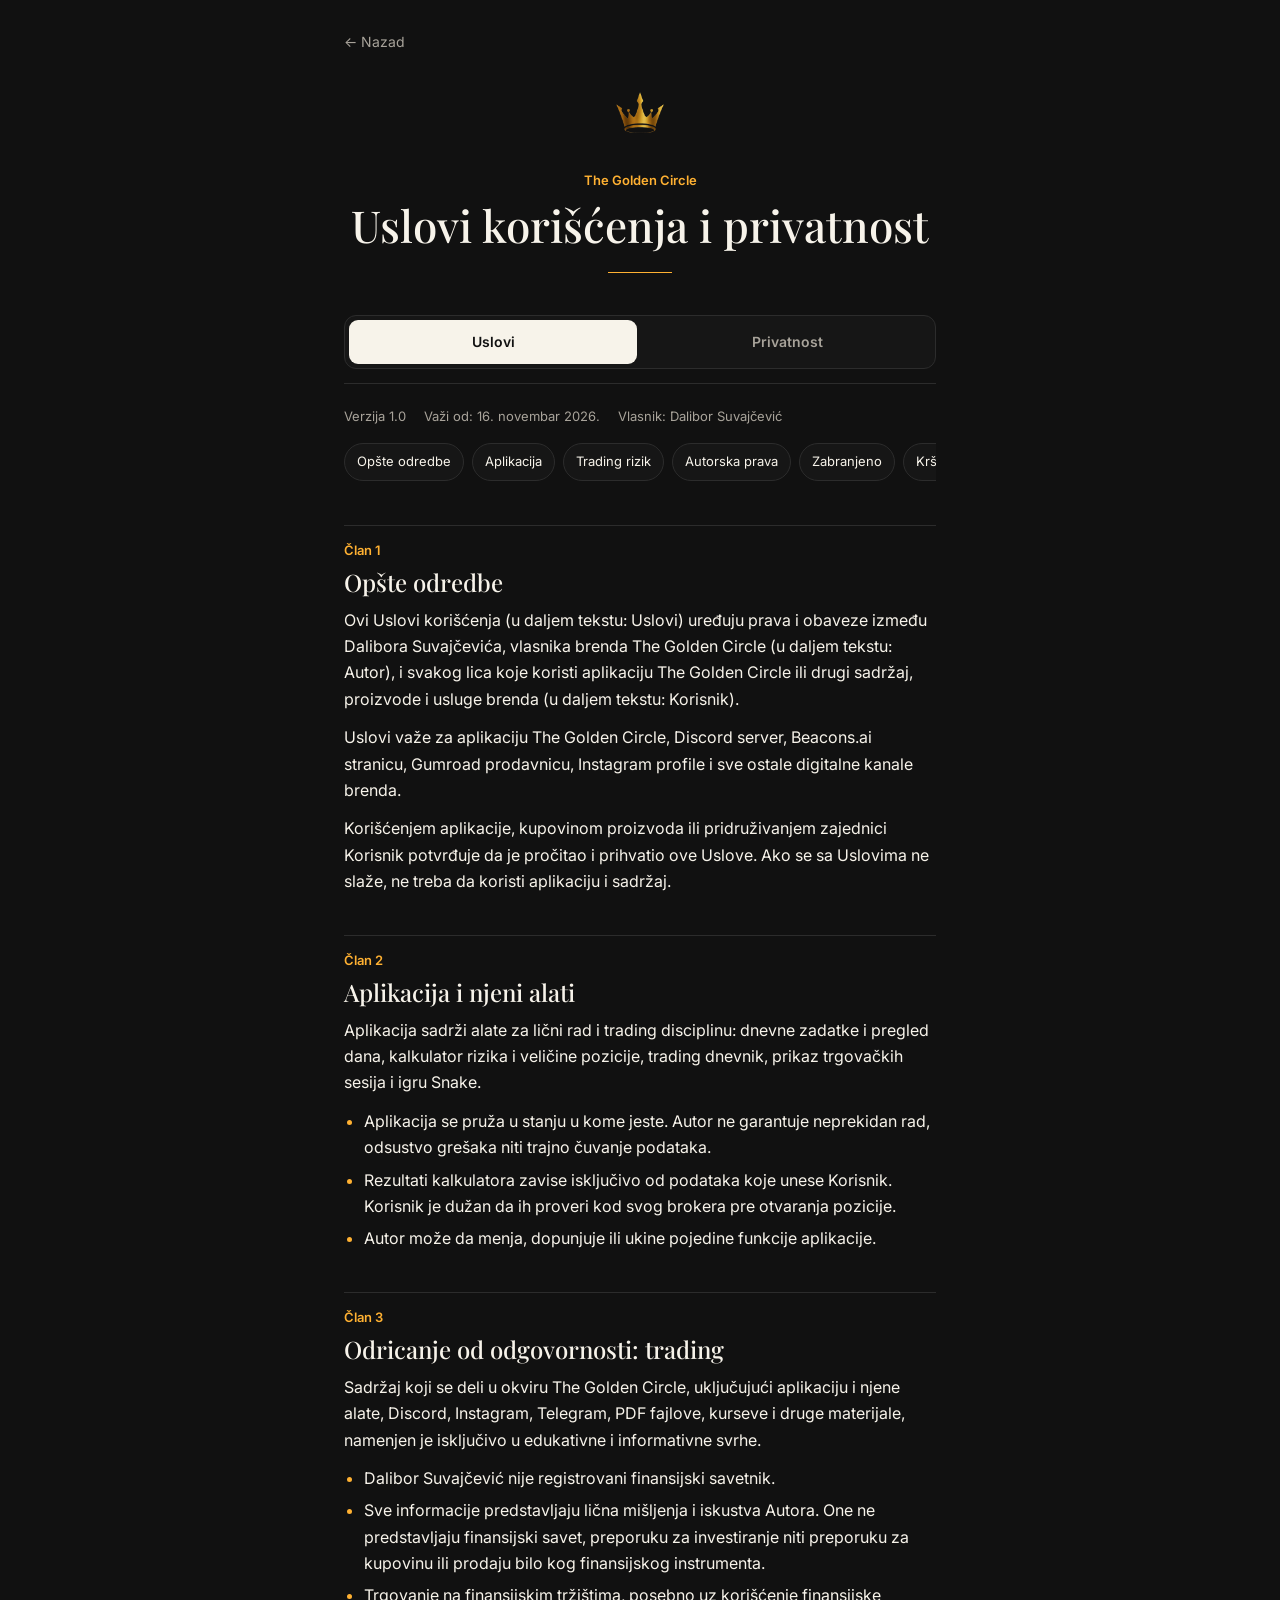
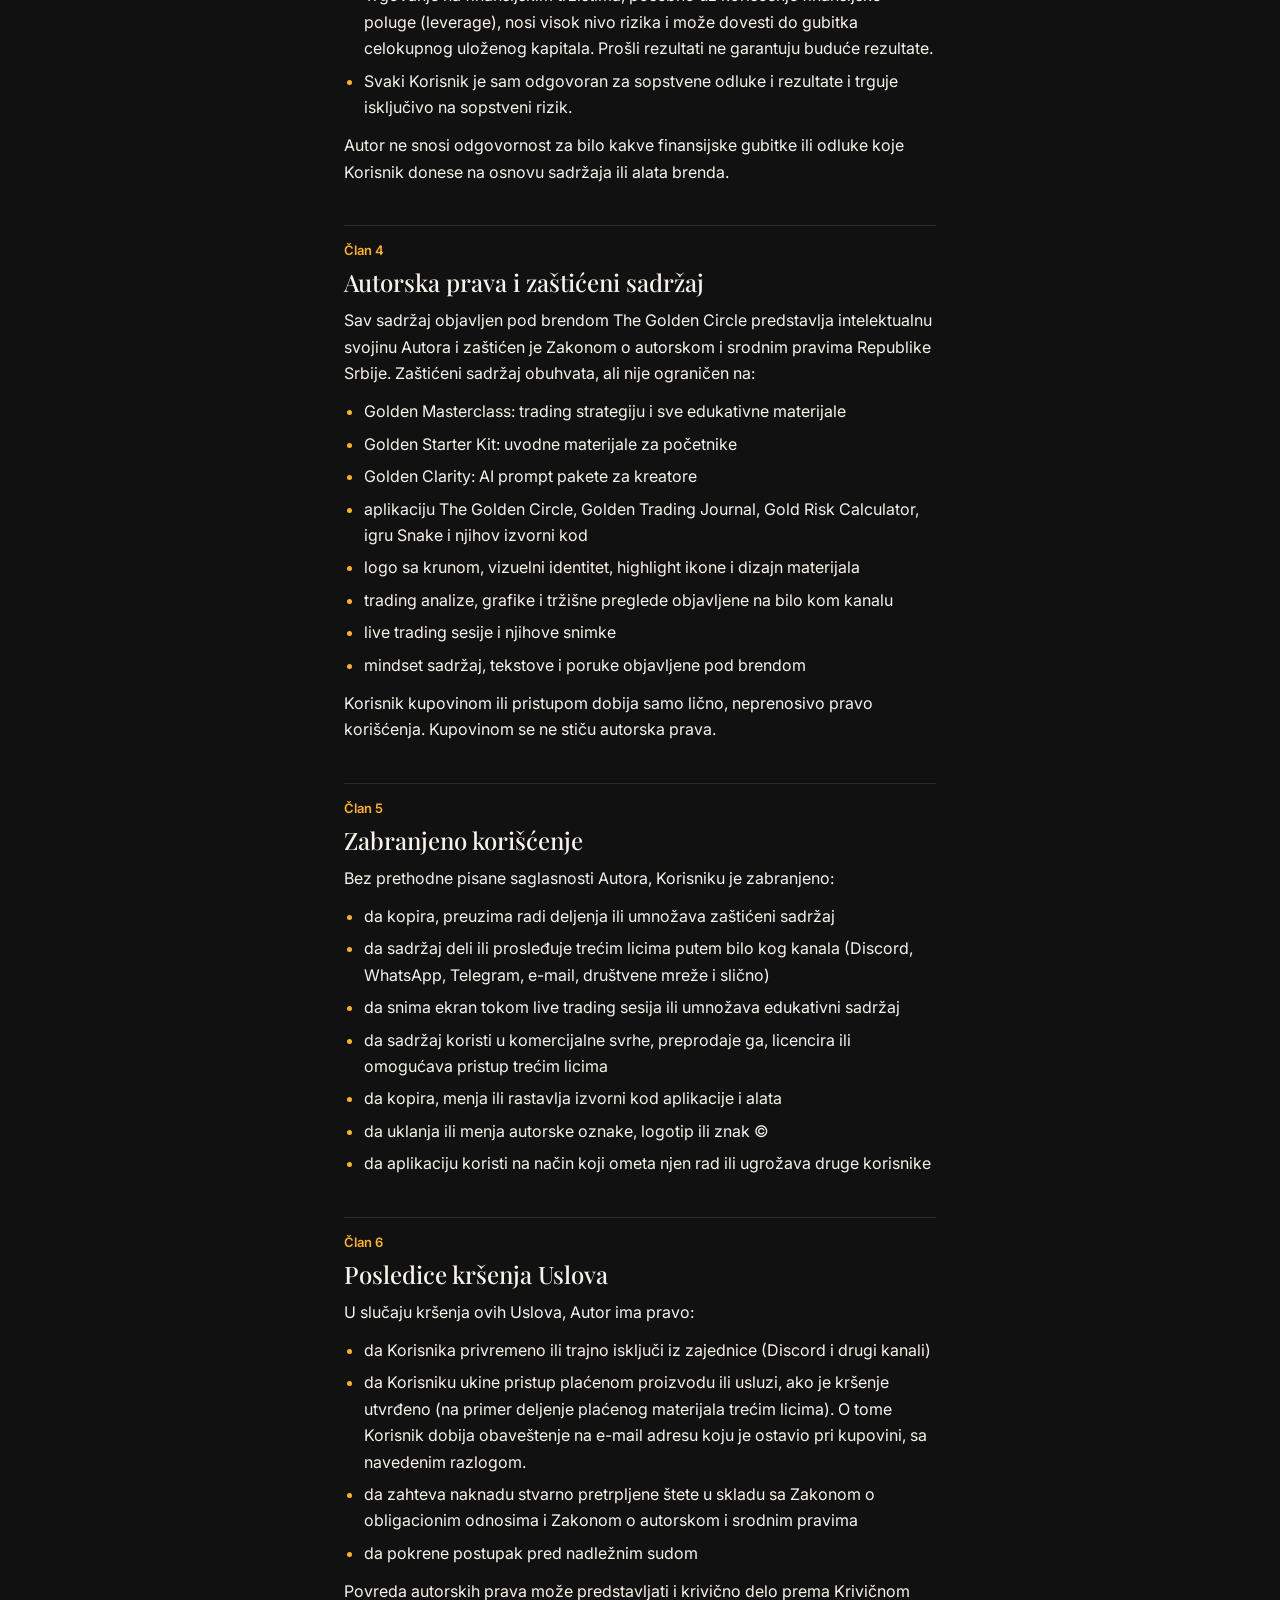
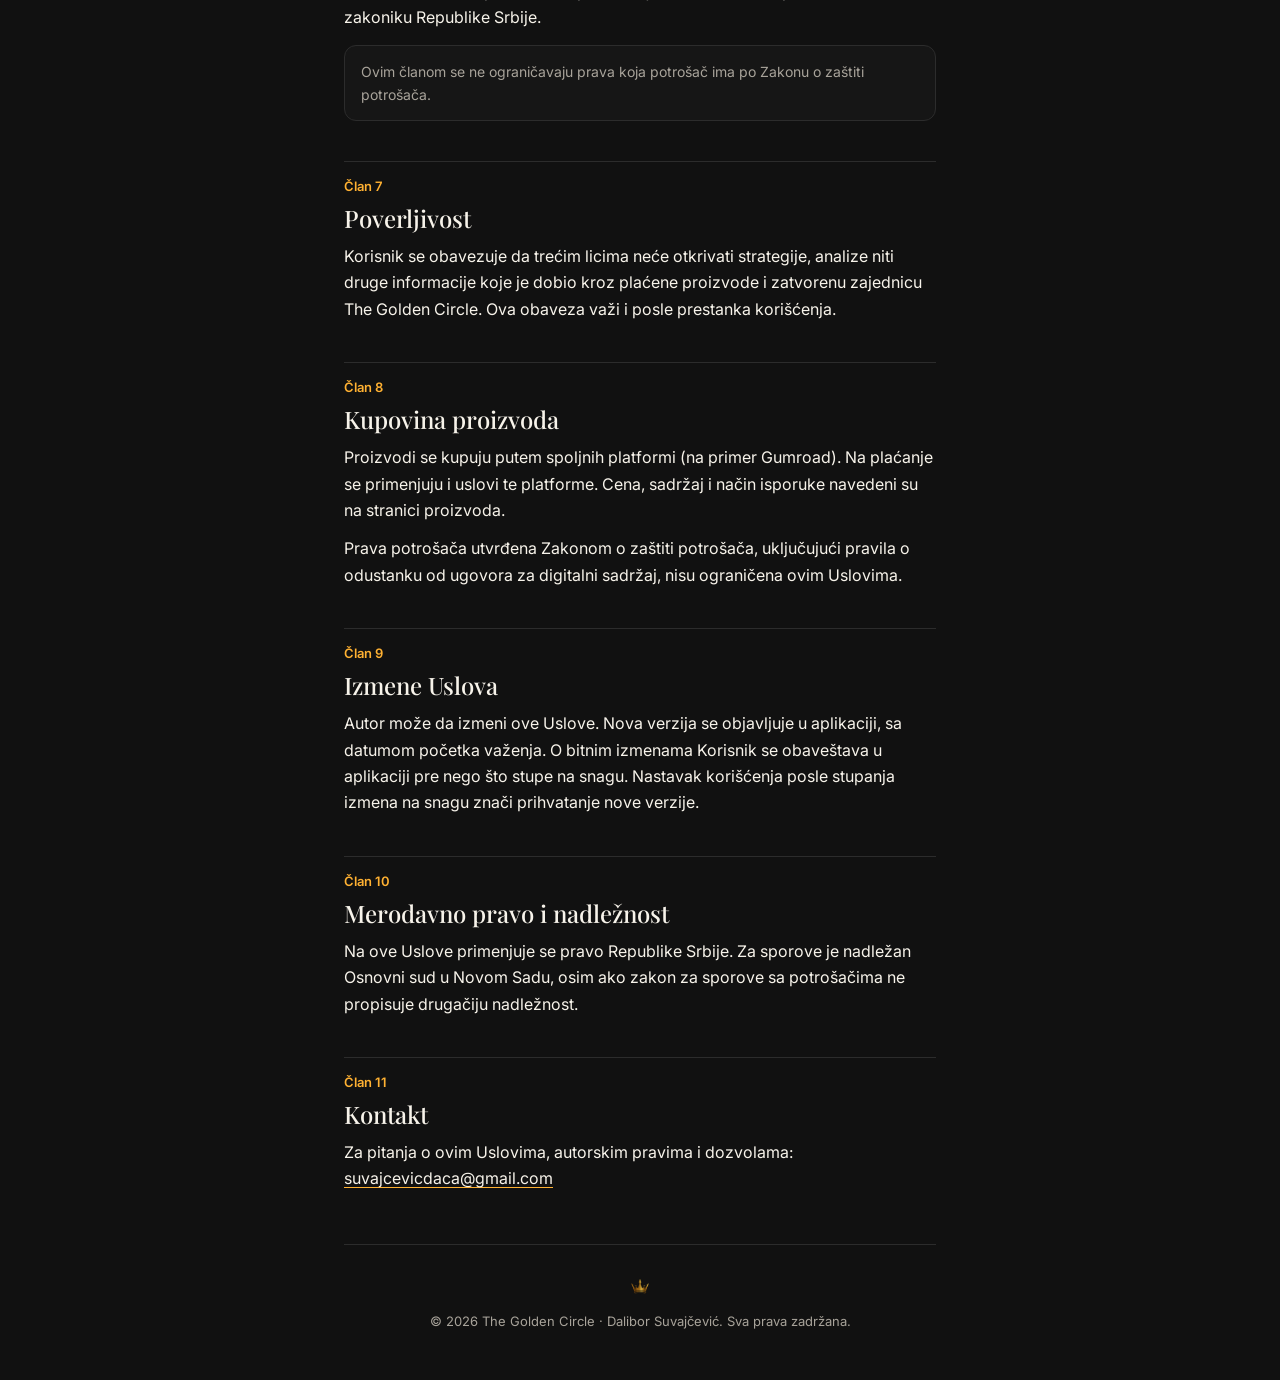
==== commit 3b9ac3d3: "Pravna stranica: uklonjena napomena o nacrtu Co-Authored-By: Claude Opus 5.5 <noreply@anthropic.com>" ====
--- a/legal.html
+++ b/legal.html
@@ -60,7 +60,6 @@
   <div class="brand">The Golden Circle</div>
   <h1>Uslovi korišćenja i privatnost</h1>
   <hr class="rule">
-  <p class="draft"><strong>Nacrt za proveru.</strong> Ovaj tekst nije pravni savet. Pre objavljivanja treba da ga pregleda pravnik koji poznaje propise Republike Srbije. Polja označena <span class="ph">ovako</span> treba popuniti.</p>
 </header>
 
 <nav class="switch" aria-label="Izbor dokumenta">
@@ -160,7 +159,7 @@
   </div>
 
   <h2 id="p1"><span>Član 1</span>Ko obrađuje podatke</h2>
-  <p>Rukovalac podacima je Dalibor Suvajčević, vlasnik brenda The Golden Circle, <span class="ph">ADRESA</span>, e-mail: <a href="mailto:suvajcevicdaca@gmail.com">suvajcevicdaca@gmail.com</a>.</p>
+  <p>Rukovalac podacima je Dalibor Suvajčević, vlasnik brenda The Golden Circle, Novi Sad, e-mail: <a href="mailto:suvajcevicdaca@gmail.com">suvajcevicdaca@gmail.com</a>.</p>
   <p>Ova politika objašnjava koje podatke o ličnosti prikupljamo kroz aplikaciju The Golden Circle i kanale brenda, zašto i koja prava imate, u skladu sa Zakonom o zaštiti podataka o ličnosti Republike Srbije.</p>
 
   <h2 id="p2"><span>Član 2</span>Podaci koje unosite u aplikaciju</h2>
@@ -179,14 +178,14 @@
   <p>Aplikacija i kanali brenda koriste spoljne servise koji mogu obrađivati tehničke podatke, na primer IP adresu:</p>
   <ul>
     <li>GitHub Pages: hosting aplikacije</li>
-    <li><span class="ph">Google Fonts ili lokalni fontovi</span>: učitavanje fontova</li>
+    <li>Google Fonts: učitavanje fontova</li>
     <li>Gumroad: prodaja i plaćanje</li>
     <li>Discord i Instagram: zajednica i komunikacija</li>
   </ul>
   <p>Na te servise se primenjuju njihove politike privatnosti. Linkovi ka spoljnim stranicama vode van aplikacije. Vaše podatke ne prodajemo i ne ustupamo u marketinške svrhe.</p>
 
   <h2 id="p5"><span>Član 5</span>Koliko dugo čuvamo podatke</h2>
-  <p>Prepisku čuvamo koliko je potrebno da odgovorimo i rešimo pitanje, a najduže <span class="ph">ROK</span>. Podatke o kupovini čuvamo onoliko koliko zahtevaju poreski i računovodstveni propisi.</p>
+  <p>Prepisku čuvamo koliko je potrebno da odgovorimo i rešimo pitanje, a najduže 12 meseci od poslednje poruke. Podatke o kupovini čuvamo onoliko koliko zahtevaju poreski i računovodstveni propisi.</p>
 
   <h2 id="p6"><span>Član 6</span>Vaša prava</h2>
   <p>U vezi sa podacima koje mi obrađujemo imate pravo na pristup, ispravku, brisanje, ograničenje obrade, prenosivost podataka i prigovor. Zahtev šaljete na <a href="mailto:suvajcevicdaca@gmail.com">suvajcevicdaca@gmail.com</a>. Odgovaramo u zakonskom roku.</p>
